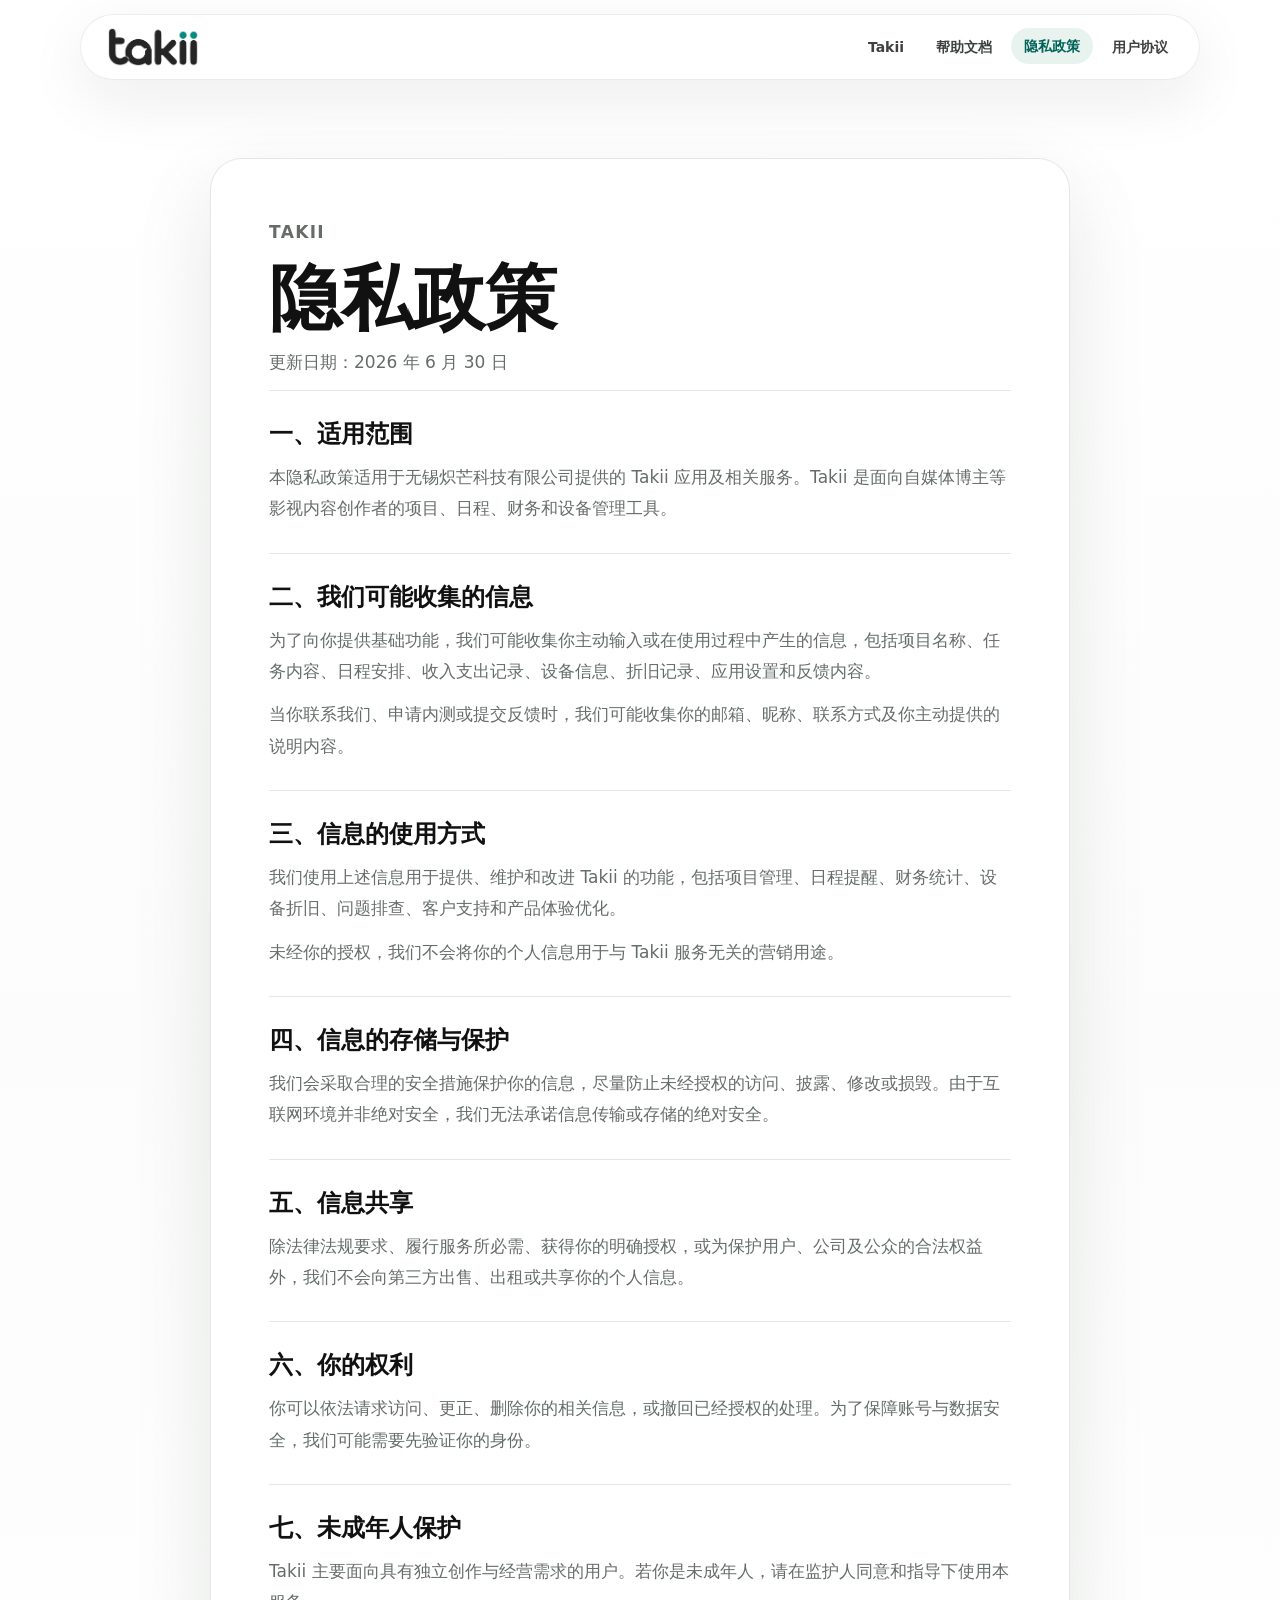
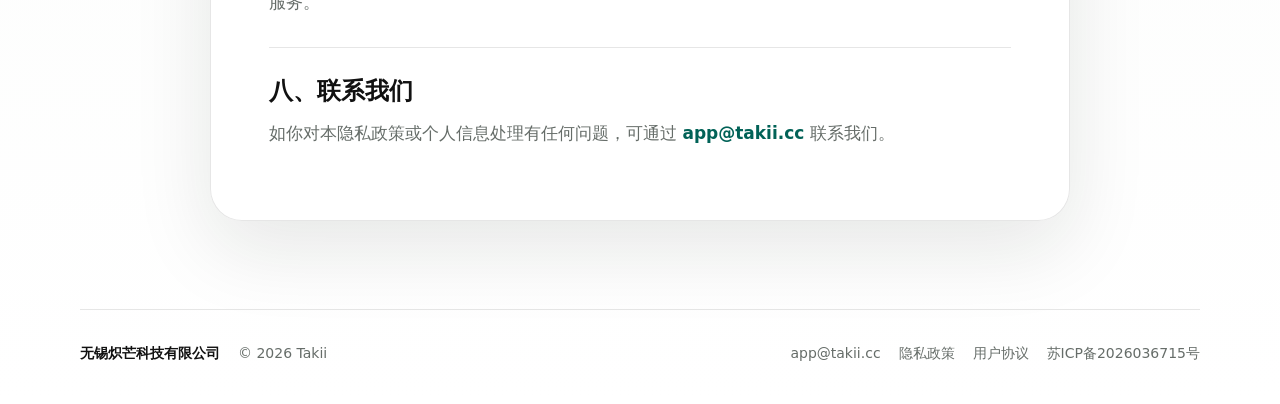
==== privacy/index.html @ 8ae16ca3 "Add files via upload" ====
<!doctype html>
<html lang="zh-CN">
  <head>
    <meta charset="utf-8">
    <meta name="viewport" content="width=device-width, initial-scale=1">
    <title>隐私政策 - Takii</title>
    <meta name="description" content="Takii 隐私政策，说明我们如何收集、使用、存储和保护你的信息。">
    <meta name="theme-color" content="#ffffff">
    <link rel="canonical" href="https://takii.cc/privacy/">
    <link rel="icon" type="image/jpeg" href="../assets/takii-logo.jpg">
    <link rel="apple-touch-icon" href="../assets/takii-logo.jpg">
    <link rel="stylesheet" href="../styles.css">
    <script src="../script.js" defer></script>
  </head>
  <body>
    <header class="site-header" aria-label="主导航">
      <a class="brand" href="../" aria-label="Takii 首页">
        <img src="../assets/takii-wordmark.png" alt="Takii">
      </a>
      <nav class="nav-links" aria-label="页面导航">
        <a href="../">Takii</a>
        <a href="../#help">帮助文档</a>
        <a class="is-active" href="./">隐私政策</a>
        <a href="../terms/">用户协议</a>
      </nav>
    </header>

    <main class="legal-main">
      <article class="legal-document">
        <p class="legal-kicker">Takii</p>
        <h1>隐私政策</h1>
        <p class="legal-updated">更新日期：2026 年 6 月 30 日</p>

        <section>
          <h2>一、适用范围</h2>
          <p>
            本隐私政策适用于无锡炽芒科技有限公司提供的 Takii 应用及相关服务。Takii 是面向自媒体博主等影视内容创作者的项目、日程、财务和设备管理工具。
          </p>
        </section>

        <section>
          <h2>二、我们可能收集的信息</h2>
          <p>
            为了向你提供基础功能，我们可能收集你主动输入或在使用过程中产生的信息，包括项目名称、任务内容、日程安排、收入支出记录、设备信息、折旧记录、应用设置和反馈内容。
          </p>
          <p>
            当你联系我们、申请内测或提交反馈时，我们可能收集你的邮箱、昵称、联系方式及你主动提供的说明内容。
          </p>
        </section>

        <section>
          <h2>三、信息的使用方式</h2>
          <p>
            我们使用上述信息用于提供、维护和改进 Takii 的功能，包括项目管理、日程提醒、财务统计、设备折旧、问题排查、客户支持和产品体验优化。
          </p>
          <p>
            未经你的授权，我们不会将你的个人信息用于与 Takii 服务无关的营销用途。
          </p>
        </section>

        <section>
          <h2>四、信息的存储与保护</h2>
          <p>
            我们会采取合理的安全措施保护你的信息，尽量防止未经授权的访问、披露、修改或损毁。由于互联网环境并非绝对安全，我们无法承诺信息传输或存储的绝对安全。
          </p>
        </section>

        <section>
          <h2>五、信息共享</h2>
          <p>
            除法律法规要求、履行服务所必需、获得你的明确授权，或为保护用户、公司及公众的合法权益外，我们不会向第三方出售、出租或共享你的个人信息。
          </p>
        </section>

        <section>
          <h2>六、你的权利</h2>
          <p>
            你可以依法请求访问、更正、删除你的相关信息，或撤回已经授权的处理。为了保障账号与数据安全，我们可能需要先验证你的身份。
          </p>
        </section>

        <section>
          <h2>七、未成年人保护</h2>
          <p>
            Takii 主要面向具有独立创作与经营需求的用户。若你是未成年人，请在监护人同意和指导下使用本服务。
          </p>
        </section>

        <section>
          <h2>八、联系我们</h2>
          <p>
            如你对本隐私政策或个人信息处理有任何问题，可通过
            <a href="mailto:app@takii.cc">app@takii.cc</a>
            联系我们。
          </p>
        </section>
      </article>
    </main>

    <footer class="site-footer">
      <div>
        <strong>无锡炽芒科技有限公司</strong>
        <span>© 2026 Takii</span>
      </div>
      <nav aria-label="页脚链接">
        <a href="mailto:app@takii.cc">app@takii.cc</a>
        <a href="./">隐私政策</a>
        <a href="../terms/">用户协议</a>
        <a href="https://beian.miit.gov.cn/#/Integrated/index" target="_blank" rel="noopener noreferrer">苏ICP备2026036715号</a>
      </nav>
    </footer>
  </body>
</html>
---- styles.css ----
:root {
  color-scheme: light;
  --bg: #ffffff;
  --surface: #ffffff;
  --surface-soft: #f6f7f5;
  --ink: #111111;
  --muted: #666d69;
  --line: rgba(17, 17, 17, 0.1);
  --brand: #016257;
  --brand-soft: #e8f3f0;
  --shadow: 0 28px 80px rgba(20, 28, 24, 0.1);
  --radius: 22px;
}

* {
  box-sizing: border-box;
}

html {
  scroll-behavior: smooth;
  -webkit-user-select: none;
  user-select: none;
}

body {
  min-width: 320px;
  margin: 0;
  overflow-x: hidden;
  background: linear-gradient(180deg, #ffffff 0%, #fbfcfb 52%, #ffffff 100%);
  color: var(--ink);
  font-family:
    Inter, ui-sans-serif, system-ui, -apple-system, BlinkMacSystemFont, "Segoe UI",
    "PingFang SC", "Hiragino Sans GB", "Microsoft YaHei", sans-serif;
  line-height: 1.6;
  letter-spacing: 0;
  -webkit-touch-callout: none;
  -webkit-user-select: none;
  user-select: none;
}

a {
  color: inherit;
  text-decoration: none;
}

button {
  font: inherit;
}

img {
  display: block;
  max-width: 100%;
  -webkit-user-drag: none;
  user-select: none;
}

h1,
h2,
h3,
p {
  margin-top: 0;
}

.site-header,
main,
.site-footer {
  width: min(1120px, calc(100% - 40px));
  margin: 0 auto;
}

.site-header {
  position: sticky;
  top: 14px;
  z-index: 20;
  display: flex;
  align-items: center;
  justify-content: space-between;
  min-height: 66px;
  margin-top: 14px;
  padding: 0 18px;
  background: rgba(255, 255, 255, 0.82);
  border: 1px solid rgba(17, 17, 17, 0.08);
  border-radius: 999px;
  box-shadow: 0 18px 60px rgba(20, 28, 24, 0.08);
  backdrop-filter: blur(18px);
}

.brand {
  display: inline-flex;
  align-items: center;
  width: 108px;
}

.brand img {
  width: 108px;
  height: 42px;
  object-fit: contain;
}

.nav-links {
  display: flex;
  align-items: center;
  gap: 6px;
}

.nav-links a {
  display: inline-flex;
  align-items: center;
  min-height: 36px;
  padding: 0 13px;
  color: #3d423f;
  border-radius: 999px;
  font-size: 14px;
  font-weight: 720;
  transition:
    background 180ms ease,
    color 180ms ease,
    transform 180ms ease;
}

.nav-links a:hover,
.nav-links a.is-active {
  background: var(--brand-soft);
  color: var(--brand);
  transform: translateY(-1px);
}

.hero {
  min-height: calc(100vh - 94px);
  padding: 58px 0 64px;
  text-align: center;
}

.hero-icon {
  display: inline-flex;
  width: 82px;
  height: 82px;
  margin-bottom: 22px;
  overflow: hidden;
  background: #ffffff;
  border-radius: 24px;
  box-shadow: 0 18px 50px rgba(20, 28, 24, 0.12);
}

.hero-icon img {
  width: 100%;
  height: 100%;
  object-fit: cover;
}

.hero-kicker {
  margin-bottom: 14px;
  color: var(--brand);
  font-size: 14px;
  font-weight: 820;
  letter-spacing: 0.08em;
  text-transform: uppercase;
}

.hero h1 {
  max-width: 1080px;
  margin: 0 auto 18px;
  font-size: clamp(46px, 7.1vw, 78px);
  font-weight: 860;
  line-height: 1.05;
}

.hero-slogan {
  margin-bottom: 24px;
  font-size: clamp(23px, 3.4vw, 38px);
  font-weight: 760;
  line-height: 1.25;
}

.hero-intro {
  max-width: 860px;
  margin: 0 auto 34px;
  color: var(--muted);
  font-size: 18px;
  line-height: 1.78;
}

.hero-actions {
  display: flex;
  justify-content: center;
}

.download-button {
  position: relative;
  display: inline-flex;
  align-items: center;
  justify-content: center;
  gap: 10px;
  min-height: 56px;
  padding: 0 28px;
  background: #111111;
  color: #ffffff;
  border: 0;
  border-radius: 999px;
  box-shadow: 0 18px 36px rgba(17, 17, 17, 0.18);
  cursor: not-allowed;
  font-size: 17px;
  font-weight: 780;
}

.download-button::after {
  position: absolute;
  top: calc(100% + 12px);
  left: 50%;
  width: max-content;
  padding: 8px 12px;
  background: #111111;
  color: #ffffff;
  border-radius: 999px;
  content: attr(data-tip);
  font-size: 13px;
  font-weight: 700;
  opacity: 0;
  pointer-events: none;
  transform: translate(-50%, -6px);
  transition:
    opacity 180ms ease,
    transform 180ms ease;
}

.download-button:hover::after,
.download-button:focus-visible::after {
  opacity: 1;
  transform: translate(-50%, 0);
}

.apple-mark {
  position: relative;
  display: inline-block;
  width: 15px;
  height: 18px;
  background: #ffffff;
  border-radius: 48% 48% 42% 42%;
}

.apple-mark::before {
  position: absolute;
  top: -7px;
  left: 8px;
  width: 8px;
  height: 8px;
  background: #ffffff;
  border-radius: 8px 0 8px 0;
  content: "";
  transform: rotate(-28deg);
}

.apple-mark::after {
  position: absolute;
  top: 5px;
  right: -4px;
  width: 6px;
  height: 8px;
  background: #111111;
  border-radius: 50%;
  content: "";
}

.preview-section,
.features-section,
.pricing-section,
.help-section {
  padding: 96px 0;
  border-top: 1px solid var(--line);
}

.section-title {
  max-width: 820px;
  margin: 0 auto 16px;
  text-align: center;
  font-size: clamp(34px, 5vw, 58px);
  font-weight: 850;
  line-height: 1.08;
}

.section-copy {
  max-width: 760px;
  margin: 0 auto 44px;
  color: var(--muted);
  text-align: center;
  font-size: 18px;
  line-height: 1.8;
}

.device-stage {
  position: relative;
  display: flex;
  align-items: center;
  justify-content: center;
  min-height: 580px;
  overflow: hidden;
  background: linear-gradient(180deg, #fafbf9, #ffffff);
  border: 1px solid var(--line);
  border-radius: 38px;
  box-shadow: var(--shadow);
}

.phone {
  position: relative;
  flex: 0 0 auto;
  width: 236px;
  min-height: 470px;
  padding: 16px;
  background: #111111;
  border-radius: 40px;
  box-shadow: 0 28px 80px rgba(17, 17, 17, 0.18);
}

.phone-main {
  z-index: 2;
  width: 296px;
  min-height: 560px;
}

.phone-left {
  margin-right: -22px;
  transform: rotate(-5deg) translateY(40px);
}

.phone-right {
  margin-left: -22px;
  transform: rotate(5deg) translateY(42px);
}

.phone-bar {
  position: absolute;
  top: 14px;
  left: 50%;
  z-index: 2;
  width: 86px;
  height: 23px;
  background: #111111;
  border-radius: 999px;
  transform: translateX(-50%);
}

.phone-screen {
  min-height: 438px;
  padding: 44px 16px 18px;
  background: #fbfcfb;
  border-radius: 30px;
}

.phone-main .phone-screen {
  min-height: 528px;
  padding: 52px 18px 20px;
}

.screen-head {
  display: flex;
  align-items: center;
  justify-content: space-between;
  margin-bottom: 16px;
}

.screen-head span,
.progress-card span,
.chart-card span,
.asset-card span {
  color: var(--muted);
  font-size: 13px;
  font-weight: 760;
}

.screen-head strong {
  font-size: 18px;
}

.progress-card,
.chart-card,
.asset-card,
.dashboard-grid article {
  background: #ffffff;
  border: 1px solid rgba(17, 17, 17, 0.07);
  border-radius: 20px;
  box-shadow: 0 12px 30px rgba(20, 28, 24, 0.05);
}

.progress-card {
  padding: 16px;
  margin-bottom: 14px;
}

.progress-card strong {
  display: block;
  margin: 8px 0 16px;
  font-size: 30px;
}

.progress-card i {
  display: block;
  height: 7px;
  overflow: hidden;
  background: var(--brand-soft);
  border-radius: 999px;
}

.progress-card i::before {
  display: block;
  width: var(--p);
  height: 100%;
  background: var(--brand);
  content: "";
}

.list-row {
  display: grid;
  grid-template-columns: 16px 1fr auto;
  gap: 8px;
  align-items: center;
  padding: 12px 4px;
  border-bottom: 1px solid rgba(17, 17, 17, 0.08);
  font-size: 13px;
}

.list-row b {
  width: 12px;
  height: 12px;
  border: 1.5px solid rgba(1, 98, 87, 0.3);
  border-radius: 4px;
}

.list-row em {
  color: var(--brand);
  font-style: normal;
  font-weight: 760;
}

.dashboard-grid {
  display: grid;
  grid-template-columns: repeat(2, minmax(0, 1fr));
  gap: 10px;
  margin-bottom: 14px;
}

.dashboard-grid article {
  padding: 14px;
}

.dashboard-grid span {
  display: block;
  color: var(--muted);
  font-size: 12px;
  font-weight: 760;
}

.dashboard-grid strong {
  display: block;
  margin-top: 6px;
  font-size: 24px;
  line-height: 1.1;
}

.chart-card {
  padding: 18px;
  margin-bottom: 14px;
}

.chart-card strong {
  display: block;
  margin-top: 6px;
  font-size: 44px;
  line-height: 1;
}

.chart-card svg {
  width: 100%;
  height: 90px;
}

.chart-card path {
  fill: none;
  stroke: var(--brand);
  stroke-linecap: round;
  stroke-width: 6;
}

.asset-card {
  padding: 18px;
}

.asset-card strong {
  display: block;
  margin-top: 6px;
  font-size: 24px;
}

.asset-card p {
  margin: 5px 0 0;
  color: var(--muted);
  font-size: 13px;
}

.donut {
  width: 130px;
  height: 130px;
  margin: 28px auto 22px;
  background: conic-gradient(var(--brand) 0 60%, #caa65a 60% 85%, #7fc9bd 85% 100%);
  border-radius: 50%;
  box-shadow: inset 0 0 0 34px #ffffff;
}

.money-list p {
  display: flex;
  justify-content: space-between;
  margin: 0;
  padding: 10px 0;
  border-bottom: 1px solid rgba(17, 17, 17, 0.08);
  color: var(--muted);
  font-size: 13px;
}

.money-list strong {
  color: var(--ink);
}

.feature-grid,
.pricing-grid {
  display: grid;
  grid-template-columns: repeat(4, minmax(0, 1fr));
  gap: 18px;
}

.feature-card,
.price-card,
.pro-benefits,
.help-section {
  background: rgba(255, 255, 255, 0.82);
  border: 1px solid var(--line);
  border-radius: var(--radius);
  box-shadow: 0 18px 60px rgba(20, 28, 24, 0.06);
}

.feature-card {
  min-height: 250px;
  padding: 28px;
}

.feature-icon {
  display: inline-flex;
  align-items: center;
  justify-content: center;
  width: 46px;
  height: 46px;
  margin-bottom: 42px;
  background: #111111;
  color: #ffffff;
  border-radius: 50%;
  font-size: 13px;
  font-weight: 840;
}

.feature-card h3 {
  margin-bottom: 10px;
  font-size: 24px;
  line-height: 1.2;
}

.feature-card p,
.price-card p {
  margin-bottom: 0;
  color: var(--muted);
}

.pricing-grid {
  grid-template-columns: repeat(3, minmax(0, 1fr));
  margin-bottom: 18px;
}

.price-card {
  padding: 30px;
}

.price-card span,
.pro-benefits span {
  color: var(--brand);
  font-size: 14px;
  font-weight: 820;
}

.price-card h3 {
  margin: 18px 0 12px;
  font-size: 48px;
  line-height: 1;
}

.price-card del {
  color: #9b9f9c;
  font-size: 28px;
  text-decoration-thickness: 2px;
}

.price-card-highlight {
  background:
    linear-gradient(180deg, rgba(1, 98, 87, 0.1), transparent 55%),
    #ffffff;
  border-color: rgba(1, 98, 87, 0.32);
}

.pro-benefits {
  padding: 28px 30px;
}

.pro-benefits ul {
  display: grid;
  grid-template-columns: repeat(3, minmax(0, 1fr));
  gap: 12px 20px;
  margin: 18px 0 0;
  padding: 0;
  list-style: none;
}

.pro-benefits li {
  position: relative;
  padding-left: 18px;
  color: #3f4642;
  font-size: 15px;
}

.pro-benefits li::before {
  position: absolute;
  top: 10px;
  left: 0;
  width: 7px;
  height: 7px;
  background: var(--brand);
  border-radius: 50%;
  content: "";
}

.help-section {
  margin-bottom: 90px;
  padding: 66px 30px;
}

.help-section .section-copy {
  margin-bottom: 0;
}

.help-section a,
.site-footer a:hover {
  color: var(--brand);
}

.legal-main {
  padding: 78px 0 88px;
}

.legal-document {
  max-width: 860px;
  margin: 0 auto;
  padding: 58px;
  background: rgba(255, 255, 255, 0.88);
  border: 1px solid var(--line);
  border-radius: 32px;
  box-shadow: var(--shadow);
}

.legal-kicker {
  margin-bottom: 12px;
  color: var(--brand);
  font-size: 14px;
  font-weight: 820;
  letter-spacing: 0.08em;
  text-transform: uppercase;
}

.legal-document h1 {
  margin-bottom: 10px;
  font-size: clamp(42px, 7vw, 72px);
  font-weight: 860;
  line-height: 1.06;
}

.legal-updated {
  margin-bottom: 44px;
  color: var(--muted);
  font-size: 15px;
}

.legal-document section {
  padding-top: 28px;
  border-top: 1px solid var(--line);
}

.legal-document section + section {
  margin-top: 28px;
}

.legal-document h2 {
  margin-bottom: 12px;
  font-size: 24px;
  line-height: 1.28;
}

.legal-document p {
  margin-bottom: 12px;
  color: var(--muted);
  font-size: 17px;
  line-height: 1.85;
}

.legal-document a {
  color: var(--brand);
  font-weight: 760;
}

.site-footer {
  display: flex;
  align-items: flex-start;
  justify-content: space-between;
  gap: 28px;
  padding: 32px 0 40px;
  color: var(--muted);
  border-top: 1px solid var(--line);
  font-size: 14px;
}

.site-footer div,
.site-footer nav {
  display: flex;
  flex-wrap: wrap;
  gap: 10px 18px;
}

.site-footer strong {
  color: var(--ink);
}

.site-footer nav {
  justify-content: flex-end;
}

.site-footer a {
  color: var(--muted);
}

.has-js .reveal {
  opacity: 0;
  transform: translateY(24px);
  transition:
    opacity 620ms ease,
    transform 620ms ease;
}

.has-js .reveal.is-visible {
  opacity: 1;
  transform: translateY(0);
}

@media (prefers-reduced-motion: reduce) {
  *,
  *::before,
  *::after {
    scroll-behavior: auto !important;
    transition-duration: 1ms !important;
  }

  .has-js .reveal {
    opacity: 1;
    transform: none;
  }
}

@media (max-width: 940px) {
  .site-header {
    align-items: flex-start;
    flex-direction: column;
    gap: 8px;
    padding: 14px 16px;
    border-radius: 24px;
  }

  .nav-links {
    width: 100%;
    overflow-x: auto;
    padding-bottom: 2px;
  }

  .hero {
    min-height: 0;
    padding-top: 70px;
  }

  .device-stage {
    min-height: 760px;
    flex-direction: column;
    gap: 18px;
    padding: 28px;
  }

  .phone,
  .phone-main {
    width: min(300px, 100%);
    min-height: 500px;
    margin: 0;
    transform: none;
  }

  .phone-main {
    order: -1;
  }

  .phone-screen,
  .phone-main .phone-screen {
    min-height: 468px;
  }

  .feature-grid,
  .pricing-grid,
  .pro-benefits ul {
    grid-template-columns: 1fr 1fr;
  }
}

@media (max-width: 640px) {
  .site-header,
  main,
  .site-footer {
    width: min(100% - 28px, 1120px);
  }

  .site-header {
    position: static;
  }

  .nav-links a {
    white-space: nowrap;
  }

  .hero {
    padding: 58px 0 62px;
  }

  .hero-icon {
    width: 78px;
    height: 78px;
    border-radius: 20px;
  }

  .hero h1 {
    font-size: 42px;
  }

  .hero-slogan {
    font-size: 24px;
  }

  .hero-intro,
  .section-copy {
    font-size: 16px;
    line-height: 1.75;
  }

  .preview-section,
  .features-section,
  .pricing-section,
  .help-section {
    padding: 70px 0;
  }

  .section-title {
    text-align: left;
    font-size: 34px;
  }

  .section-copy {
    text-align: left;
  }

  .device-stage {
    min-height: 0;
    padding: 18px;
    border-radius: 26px;
  }

  .phone {
    width: min(286px, 100%);
    padding: 14px;
    border-radius: 34px;
  }

  .phone-screen,
  .phone-main .phone-screen {
    min-height: 430px;
    border-radius: 26px;
  }

  .feature-grid,
  .pricing-grid,
  .pro-benefits ul {
    grid-template-columns: 1fr;
  }

  .feature-card {
    min-height: 0;
  }

  .feature-icon {
    margin-bottom: 28px;
  }

  .price-card h3 {
    font-size: 42px;
  }

  .help-section {
    margin-bottom: 64px;
    padding: 42px 22px;
  }

  .legal-main {
    padding: 48px 0 64px;
  }

  .legal-document {
    padding: 34px 22px;
    border-radius: 24px;
  }

  .legal-document h1 {
    font-size: 40px;
  }

  .legal-document p {
    font-size: 16px;
  }

  .site-footer {
    flex-direction: column;
  }

  .site-footer nav {
    justify-content: flex-start;
  }
}
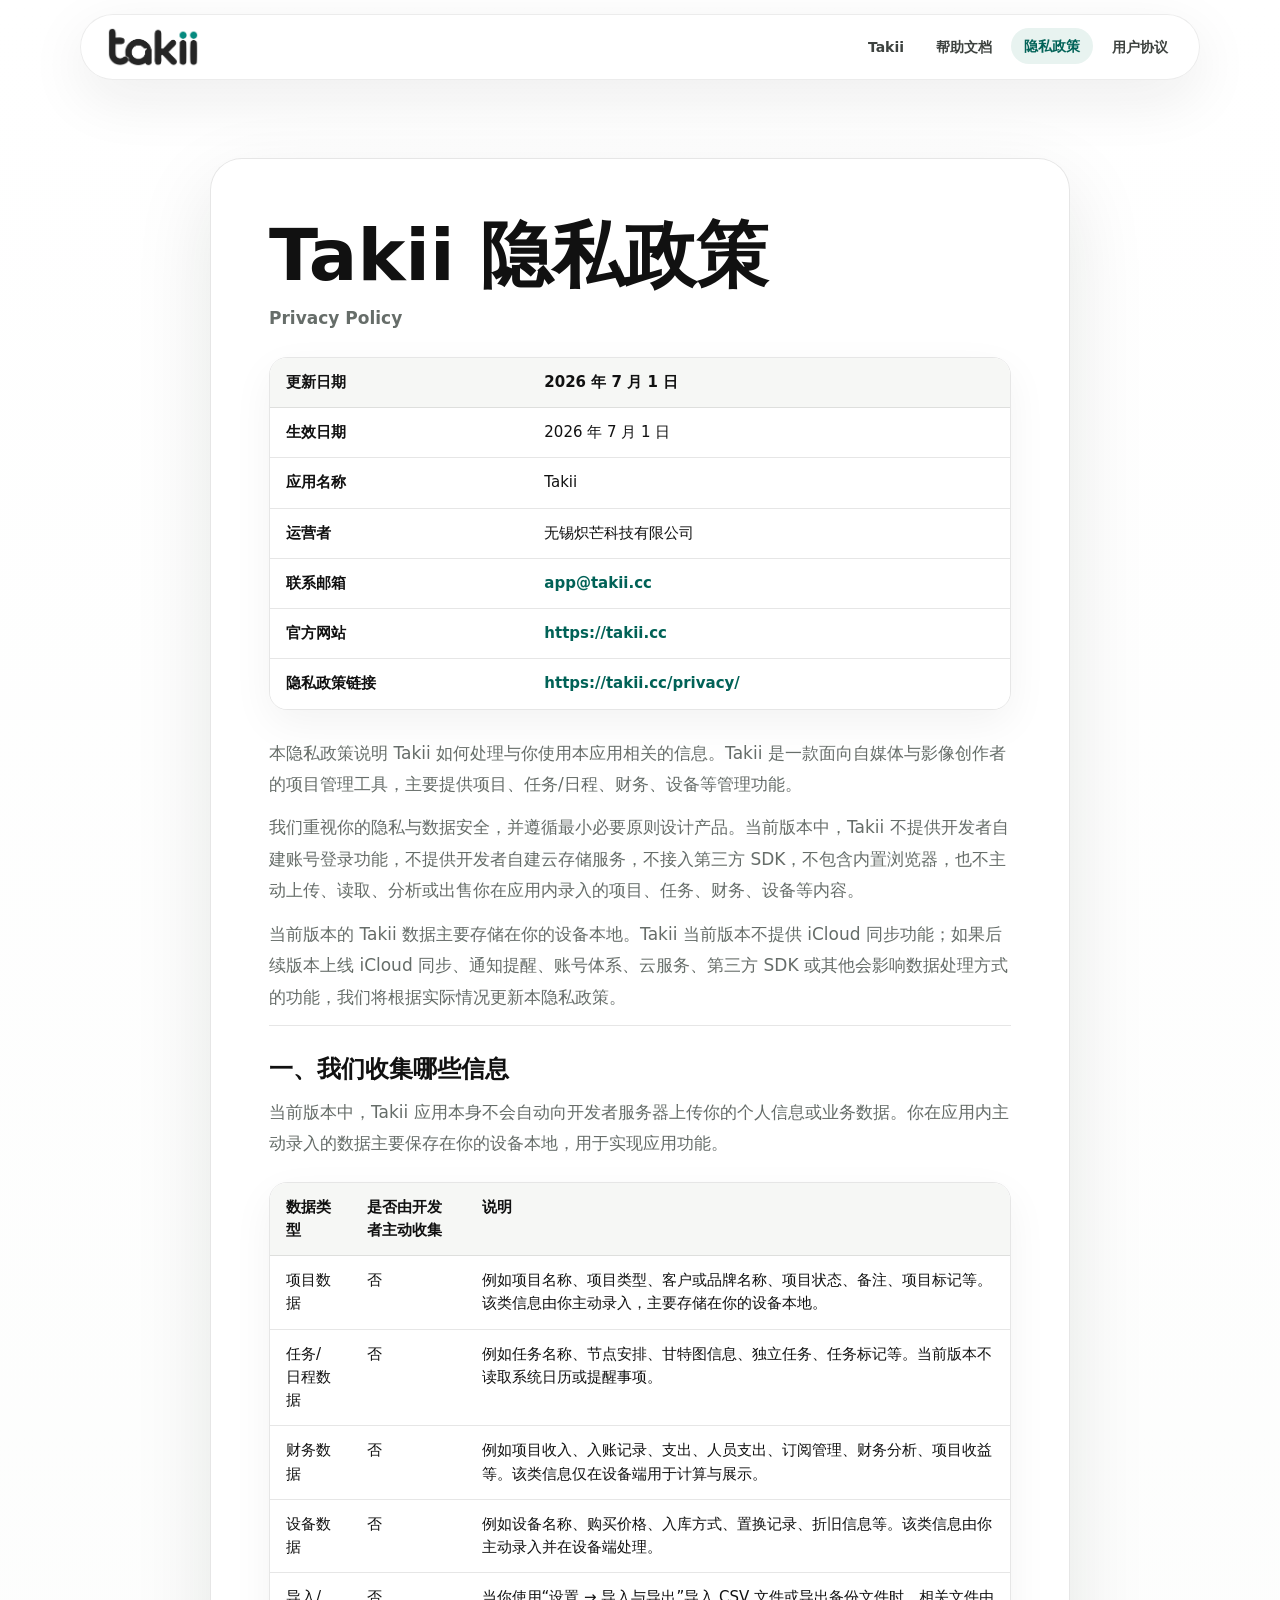
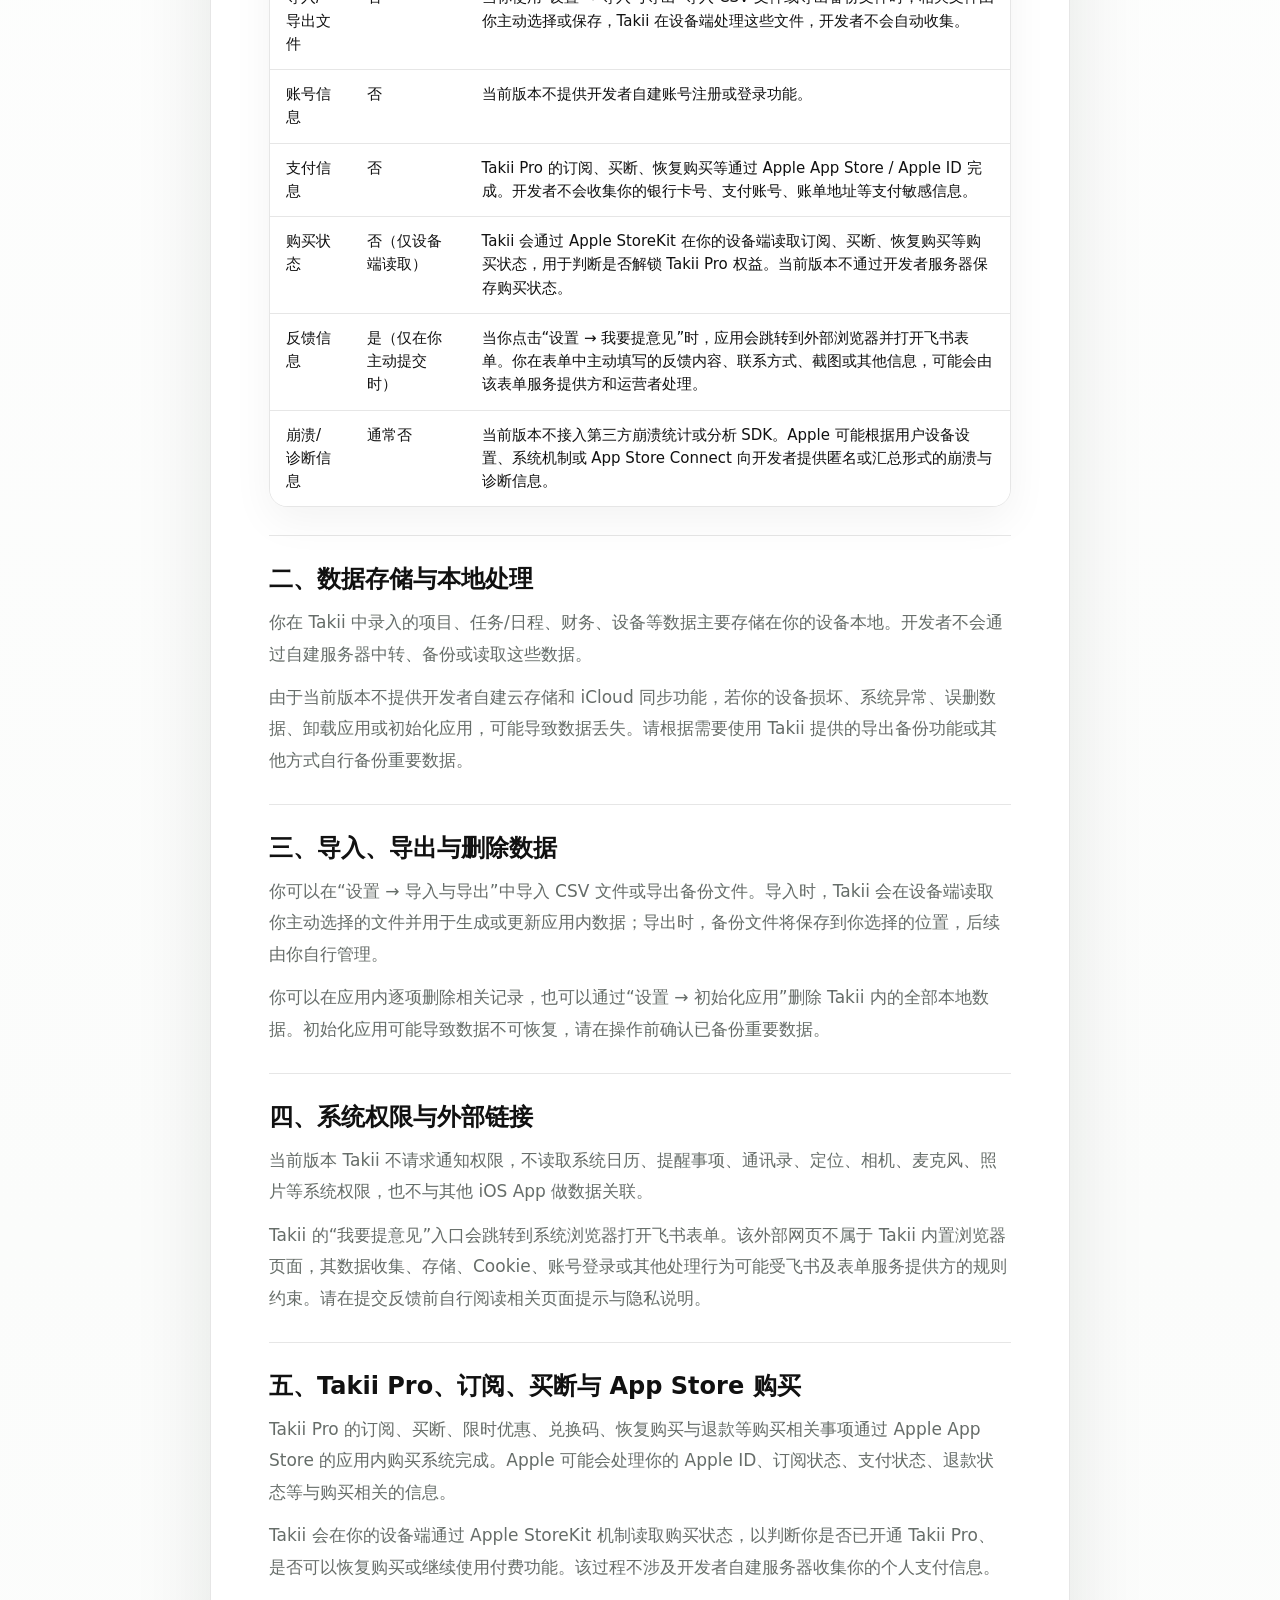
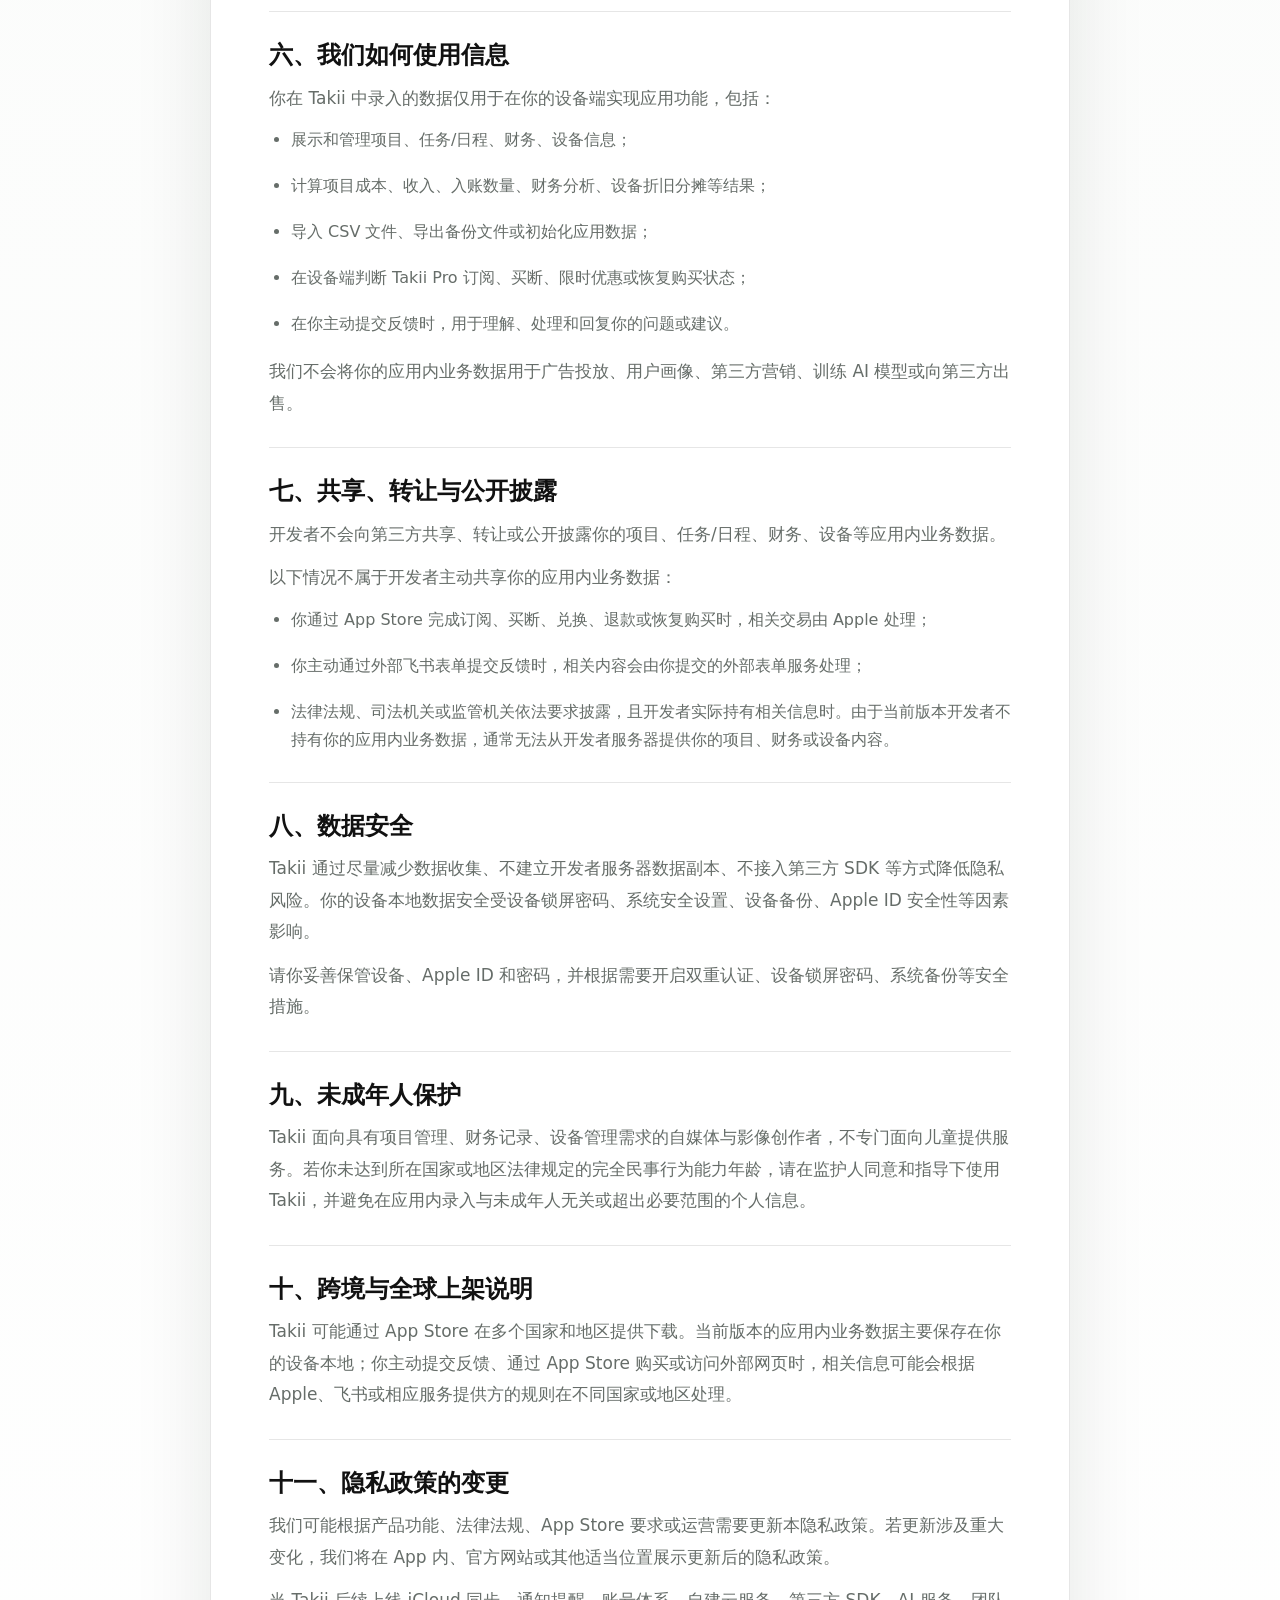
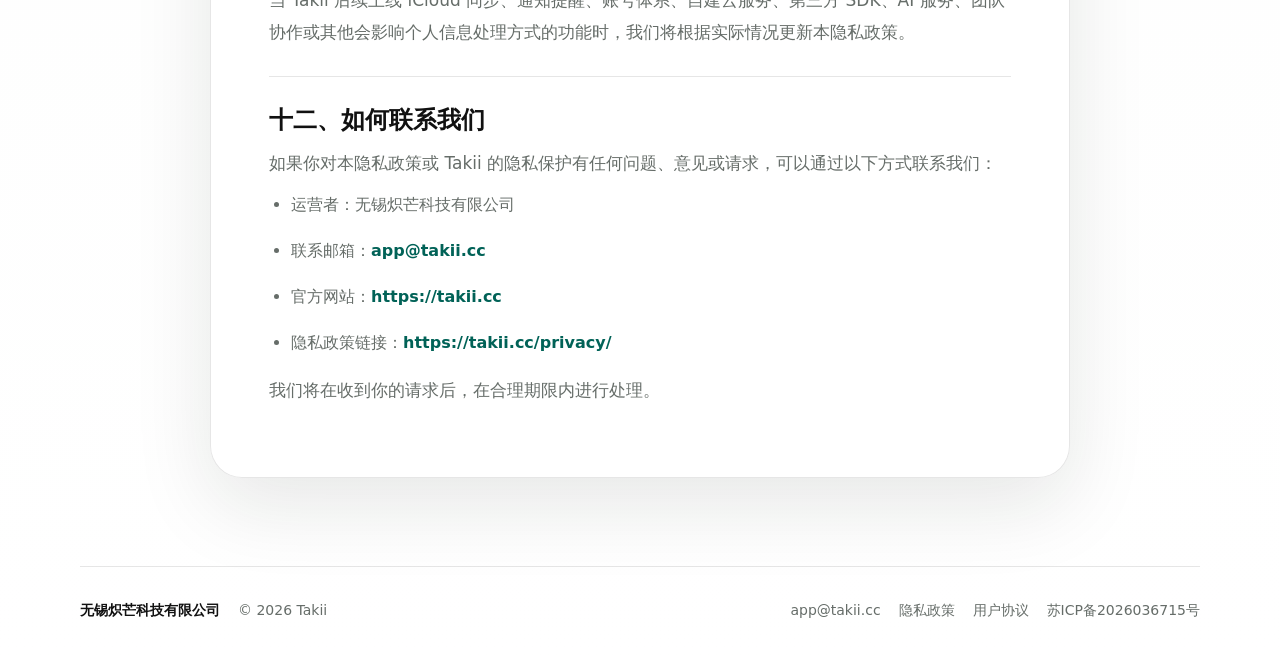
==== commit 6bf69c1e: "Add files via upload" ====
--- a/privacy/index.html
+++ b/privacy/index.html
@@ -4,7 +4,7 @@
     <meta charset="utf-8">
     <meta name="viewport" content="width=device-width, initial-scale=1">
     <title>隐私政策 - Takii</title>
-    <meta name="description" content="Takii 隐私政策，说明我们如何收集、使用、存储和保护你的信息。">
+    <meta name="description" content="Takii 隐私政策，说明 Takii 如何处理与你使用本应用相关的信息。">
     <meta name="theme-color" content="#ffffff">
     <link rel="canonical" href="https://takii.cc/privacy/">
     <link rel="icon" type="image/jpeg" href="../assets/takii-logo.jpg">
@@ -20,79 +20,76 @@
       <nav class="nav-links" aria-label="页面导航">
         <a href="../">Takii</a>
         <a href="../#help">帮助文档</a>
-        <a class="is-active" href="./">隐私政策</a>
+        <a class="is-active" href="../privacy/">隐私政策</a>
         <a href="../terms/">用户协议</a>
       </nav>
     </header>
 
     <main class="legal-main">
       <article class="legal-document">
-        <p class="legal-kicker">Takii</p>
-        <h1>隐私政策</h1>
-        <p class="legal-updated">更新日期：2026 年 6 月 30 日</p>
-
-        <section>
-          <h2>一、适用范围</h2>
-          <p>
-            本隐私政策适用于无锡炽芒科技有限公司提供的 Takii 应用及相关服务。Takii 是面向自媒体博主等影视内容创作者的项目、日程、财务和设备管理工具。
-          </p>
+        <h1>Takii 隐私政策</h1>
+        <p class="legal-subtitle">Privacy Policy</p>
+        <div class="legal-table-wrap"><table><thead><tr><th><strong>更新日期</strong></th><th>2026 年 7 月 1 日</th></tr></thead><tbody><tr><td><strong>生效日期</strong></td><td>2026 年 7 月 1 日</td></tr><tr><td><strong>应用名称</strong></td><td>Takii</td></tr><tr><td><strong>运营者</strong></td><td>无锡炽芒科技有限公司</td></tr><tr><td><strong>联系邮箱</strong></td><td><a href="mailto:app@takii.cc">app@takii.cc</a></td></tr><tr><td><strong>官方网站</strong></td><td><a href="https://takii.cc" target="_blank" rel="noopener noreferrer">https://takii.cc</a></td></tr><tr><td><strong>隐私政策链接</strong></td><td><a href="https://takii.cc/privacy/" target="_blank" rel="noopener noreferrer">https://takii.cc/privacy/</a></td></tr></tbody></table></div>
+        <p>本隐私政策说明 Takii 如何处理与你使用本应用相关的信息。Takii 是一款面向自媒体与影像创作者的项目管理工具，主要提供项目、任务/日程、财务、设备等管理功能。</p>
+        <p>我们重视你的隐私与数据安全，并遵循最小必要原则设计产品。当前版本中，Takii 不提供开发者自建账号登录功能，不提供开发者自建云存储服务，不接入第三方 SDK，不包含内置浏览器，也不主动上传、读取、分析或出售你在应用内录入的项目、任务、财务、设备等内容。</p>
+        <p>当前版本的 Takii 数据主要存储在你的设备本地。Takii 当前版本不提供 iCloud 同步功能；如果后续版本上线 iCloud 同步、通知提醒、账号体系、云服务、第三方 SDK 或其他会影响数据处理方式的功能，我们将根据实际情况更新本隐私政策。</p>
+        <section><h2>一、我们收集哪些信息</h2>
+        <p>当前版本中，Takii 应用本身不会自动向开发者服务器上传你的个人信息或业务数据。你在应用内主动录入的数据主要保存在你的设备本地，用于实现应用功能。</p>
+        <div class="legal-table-wrap"><table><thead><tr><th><strong>数据类型</strong></th><th><strong>是否由开发者主动收集</strong></th><th><strong>说明</strong></th></tr></thead><tbody><tr><td>项目数据</td><td>否</td><td>例如项目名称、项目类型、客户或品牌名称、项目状态、备注、项目标记等。该类信息由你主动录入，主要存储在你的设备本地。</td></tr><tr><td>任务/日程数据</td><td>否</td><td>例如任务名称、节点安排、甘特图信息、独立任务、任务标记等。当前版本不读取系统日历或提醒事项。</td></tr><tr><td>财务数据</td><td>否</td><td>例如项目收入、入账记录、支出、人员支出、订阅管理、财务分析、项目收益等。该类信息仅在设备端用于计算与展示。</td></tr><tr><td>设备数据</td><td>否</td><td>例如设备名称、购买价格、入库方式、置换记录、折旧信息等。该类信息由你主动录入并在设备端处理。</td></tr><tr><td>导入/导出文件</td><td>否</td><td>当你使用“设置 → 导入与导出”导入 CSV 文件或导出备份文件时，相关文件由你主动选择或保存，Takii 在设备端处理这些文件，开发者不会自动收集。</td></tr><tr><td>账号信息</td><td>否</td><td>当前版本不提供开发者自建账号注册或登录功能。</td></tr><tr><td>支付信息</td><td>否</td><td>Takii Pro 的订阅、买断、恢复购买等通过 Apple App Store / Apple ID 完成。开发者不会收集你的银行卡号、支付账号、账单地址等支付敏感信息。</td></tr><tr><td>购买状态</td><td>否（仅设备端读取）</td><td>Takii 会通过 Apple StoreKit 在你的设备端读取订阅、买断、恢复购买等购买状态，用于判断是否解锁 Takii Pro 权益。当前版本不通过开发者服务器保存购买状态。</td></tr><tr><td>反馈信息</td><td>是（仅在你主动提交时）</td><td>当你点击“设置 → 我要提意见”时，应用会跳转到外部浏览器并打开飞书表单。你在表单中主动填写的反馈内容、联系方式、截图或其他信息，可能会由该表单服务提供方和运营者处理。</td></tr><tr><td>崩溃/诊断信息</td><td>通常否</td><td>当前版本不接入第三方崩溃统计或分析 SDK。Apple 可能根据用户设备设置、系统机制或 App Store Connect 向开发者提供匿名或汇总形式的崩溃与诊断信息。</td></tr></tbody></table></div>
         </section>
-
-        <section>
-          <h2>二、我们可能收集的信息</h2>
-          <p>
-            为了向你提供基础功能，我们可能收集你主动输入或在使用过程中产生的信息，包括项目名称、任务内容、日程安排、收入支出记录、设备信息、折旧记录、应用设置和反馈内容。
-          </p>
-          <p>
-            当你联系我们、申请内测或提交反馈时，我们可能收集你的邮箱、昵称、联系方式及你主动提供的说明内容。
-          </p>
+        <section><h2>二、数据存储与本地处理</h2>
+        <p>你在 Takii 中录入的项目、任务/日程、财务、设备等数据主要存储在你的设备本地。开发者不会通过自建服务器中转、备份或读取这些数据。</p>
+        <p>由于当前版本不提供开发者自建云存储和 iCloud 同步功能，若你的设备损坏、系统异常、误删数据、卸载应用或初始化应用，可能导致数据丢失。请根据需要使用 Takii 提供的导出备份功能或其他方式自行备份重要数据。</p>
         </section>
-
-        <section>
-          <h2>三、信息的使用方式</h2>
-          <p>
-            我们使用上述信息用于提供、维护和改进 Takii 的功能，包括项目管理、日程提醒、财务统计、设备折旧、问题排查、客户支持和产品体验优化。
-          </p>
-          <p>
-            未经你的授权，我们不会将你的个人信息用于与 Takii 服务无关的营销用途。
-          </p>
+        <section><h2>三、导入、导出与删除数据</h2>
+        <p>你可以在“设置 → 导入与导出”中导入 CSV 文件或导出备份文件。导入时，Takii 会在设备端读取你主动选择的文件并用于生成或更新应用内数据；导出时，备份文件将保存到你选择的位置，后续由你自行管理。</p>
+        <p>你可以在应用内逐项删除相关记录，也可以通过“设置 → 初始化应用”删除 Takii 内的全部本地数据。初始化应用可能导致数据不可恢复，请在操作前确认已备份重要数据。</p>
         </section>
-
-        <section>
-          <h2>四、信息的存储与保护</h2>
-          <p>
-            我们会采取合理的安全措施保护你的信息，尽量防止未经授权的访问、披露、修改或损毁。由于互联网环境并非绝对安全，我们无法承诺信息传输或存储的绝对安全。
-          </p>
+        <section><h2>四、系统权限与外部链接</h2>
+        <p>当前版本 Takii 不请求通知权限，不读取系统日历、提醒事项、通讯录、定位、相机、麦克风、照片等系统权限，也不与其他 iOS App 做数据关联。</p>
+        <p>Takii 的“我要提意见”入口会跳转到系统浏览器打开飞书表单。该外部网页不属于 Takii 内置浏览器页面，其数据收集、存储、Cookie、账号登录或其他处理行为可能受飞书及表单服务提供方的规则约束。请在提交反馈前自行阅读相关页面提示与隐私说明。</p>
         </section>
-
-        <section>
-          <h2>五、信息共享</h2>
-          <p>
-            除法律法规要求、履行服务所必需、获得你的明确授权，或为保护用户、公司及公众的合法权益外，我们不会向第三方出售、出租或共享你的个人信息。
-          </p>
+        <section><h2>五、Takii Pro、订阅、买断与 App Store 购买</h2>
+        <p>Takii Pro 的订阅、买断、限时优惠、兑换码、恢复购买与退款等购买相关事项通过 Apple App Store 的应用内购买系统完成。Apple 可能会处理你的 Apple ID、订阅状态、支付状态、退款状态等与购买相关的信息。</p>
+        <p>Takii 会在你的设备端通过 Apple StoreKit 机制读取购买状态，以判断你是否已开通 Takii Pro、是否可以恢复购买或继续使用付费功能。该过程不涉及开发者自建服务器收集你的个人支付信息。</p>
         </section>
-
-        <section>
-          <h2>六、你的权利</h2>
-          <p>
-            你可以依法请求访问、更正、删除你的相关信息，或撤回已经授权的处理。为了保障账号与数据安全，我们可能需要先验证你的身份。
-          </p>
+        <section><h2>六、我们如何使用信息</h2>
+        <p>你在 Takii 中录入的数据仅用于在你的设备端实现应用功能，包括：</p>
+        <ul><li>展示和管理项目、任务/日程、财务、设备信息；</li></ul>
+        <ul><li>计算项目成本、收入、入账数量、财务分析、设备折旧分摊等结果；</li></ul>
+        <ul><li>导入 CSV 文件、导出备份文件或初始化应用数据；</li></ul>
+        <ul><li>在设备端判断 Takii Pro 订阅、买断、限时优惠或恢复购买状态；</li></ul>
+        <ul><li>在你主动提交反馈时，用于理解、处理和回复你的问题或建议。</li></ul>
+        <p>我们不会将你的应用内业务数据用于广告投放、用户画像、第三方营销、训练 AI 模型或向第三方出售。</p>
         </section>
-
-        <section>
-          <h2>七、未成年人保护</h2>
-          <p>
-            Takii 主要面向具有独立创作与经营需求的用户。若你是未成年人，请在监护人同意和指导下使用本服务。
-          </p>
+        <section><h2>七、共享、转让与公开披露</h2>
+        <p>开发者不会向第三方共享、转让或公开披露你的项目、任务/日程、财务、设备等应用内业务数据。</p>
+        <p>以下情况不属于开发者主动共享你的应用内业务数据：</p>
+        <ul><li>你通过 App Store 完成订阅、买断、兑换、退款或恢复购买时，相关交易由 Apple 处理；</li></ul>
+        <ul><li>你主动通过外部飞书表单提交反馈时，相关内容会由你提交的外部表单服务处理；</li></ul>
+        <ul><li>法律法规、司法机关或监管机关依法要求披露，且开发者实际持有相关信息时。由于当前版本开发者不持有你的应用内业务数据，通常无法从开发者服务器提供你的项目、财务或设备内容。</li></ul>
         </section>
-
-        <section>
-          <h2>八、联系我们</h2>
-          <p>
-            如你对本隐私政策或个人信息处理有任何问题，可通过
-            <a href="mailto:app@takii.cc">app@takii.cc</a>
-            联系我们。
-          </p>
+        <section><h2>八、数据安全</h2>
+        <p>Takii 通过尽量减少数据收集、不建立开发者服务器数据副本、不接入第三方 SDK 等方式降低隐私风险。你的设备本地数据安全受设备锁屏密码、系统安全设置、设备备份、Apple ID 安全性等因素影响。</p>
+        <p>请你妥善保管设备、Apple ID 和密码，并根据需要开启双重认证、设备锁屏密码、系统备份等安全措施。</p>
+        </section>
+        <section><h2>九、未成年人保护</h2>
+        <p>Takii 面向具有项目管理、财务记录、设备管理需求的自媒体与影像创作者，不专门面向儿童提供服务。若你未达到所在国家或地区法律规定的完全民事行为能力年龄，请在监护人同意和指导下使用 Takii，并避免在应用内录入与未成年人无关或超出必要范围的个人信息。</p>
+        </section>
+        <section><h2>十、跨境与全球上架说明</h2>
+        <p>Takii 可能通过 App Store 在多个国家和地区提供下载。当前版本的应用内业务数据主要保存在你的设备本地；你主动提交反馈、通过 App Store 购买或访问外部网页时，相关信息可能会根据 Apple、飞书或相应服务提供方的规则在不同国家或地区处理。</p>
+        </section>
+        <section><h2>十一、隐私政策的变更</h2>
+        <p>我们可能根据产品功能、法律法规、App Store 要求或运营需要更新本隐私政策。若更新涉及重大变化，我们将在 App 内、官方网站或其他适当位置展示更新后的隐私政策。</p>
+        <p>当 Takii 后续上线 iCloud 同步、通知提醒、账号体系、自建云服务、第三方 SDK、AI 服务、团队协作或其他会影响个人信息处理方式的功能时，我们将根据实际情况更新本隐私政策。</p>
+        </section>
+        <section><h2>十二、如何联系我们</h2>
+        <p>如果你对本隐私政策或 Takii 的隐私保护有任何问题、意见或请求，可以通过以下方式联系我们：</p>
+        <ul><li>运营者：无锡炽芒科技有限公司</li></ul>
+        <ul><li>联系邮箱：<a href="mailto:app@takii.cc">app@takii.cc</a></li></ul>
+        <ul><li>官方网站：<a href="https://takii.cc" target="_blank" rel="noopener noreferrer">https://takii.cc</a></li></ul>
+        <ul><li>隐私政策链接：<a href="https://takii.cc/privacy/" target="_blank" rel="noopener noreferrer">https://takii.cc/privacy/</a></li></ul>
+        <p>我们将在收到你的请求后，在合理期限内进行处理。</p>
         </section>
       </article>
     </main>
@@ -104,7 +101,7 @@
       </div>
       <nav aria-label="页脚链接">
         <a href="mailto:app@takii.cc">app@takii.cc</a>
-        <a href="./">隐私政策</a>
+        <a href="../privacy/">隐私政策</a>
         <a href="../terms/">用户协议</a>
         <a href="https://beian.miit.gov.cn/#/Integrated/index" target="_blank" rel="noopener noreferrer">苏ICP备2026036715号</a>
       </nav>
--- a/styles.css
+++ b/styles.css
@@ -677,6 +677,13 @@
   line-height: 1.06;
 }
 
+.legal-subtitle {
+  margin-bottom: 26px;
+  color: var(--brand);
+  font-size: 18px;
+  font-weight: 780;
+}
+
 .legal-updated {
   margin-bottom: 44px;
   color: var(--muted);
@@ -705,9 +712,57 @@
   line-height: 1.85;
 }
 
+.legal-document ul {
+  margin: 0 0 18px;
+  padding-left: 22px;
+  color: var(--muted);
+  font-size: 16px;
+  line-height: 1.75;
+}
+
+.legal-document li + li {
+  margin-top: 8px;
+}
+
 .legal-document a {
   color: var(--brand);
   font-weight: 760;
+}
+
+.legal-table-wrap {
+  width: 100%;
+  margin: 22px 0 28px;
+  overflow-x: auto;
+  border: 1px solid var(--line);
+  border-radius: 18px;
+  box-shadow: 0 14px 42px rgba(20, 28, 24, 0.05);
+}
+
+.legal-document table {
+  width: 100%;
+  min-width: 640px;
+  border-collapse: collapse;
+  background: #ffffff;
+  font-size: 15px;
+  line-height: 1.55;
+}
+
+.legal-document th,
+.legal-document td {
+  padding: 13px 16px;
+  text-align: left;
+  vertical-align: top;
+  border-bottom: 1px solid var(--line);
+}
+
+.legal-document th {
+  background: var(--surface-soft);
+  color: var(--ink);
+  font-weight: 780;
+}
+
+.legal-document tr:last-child td {
+  border-bottom: 0;
 }
 
 .site-footer {
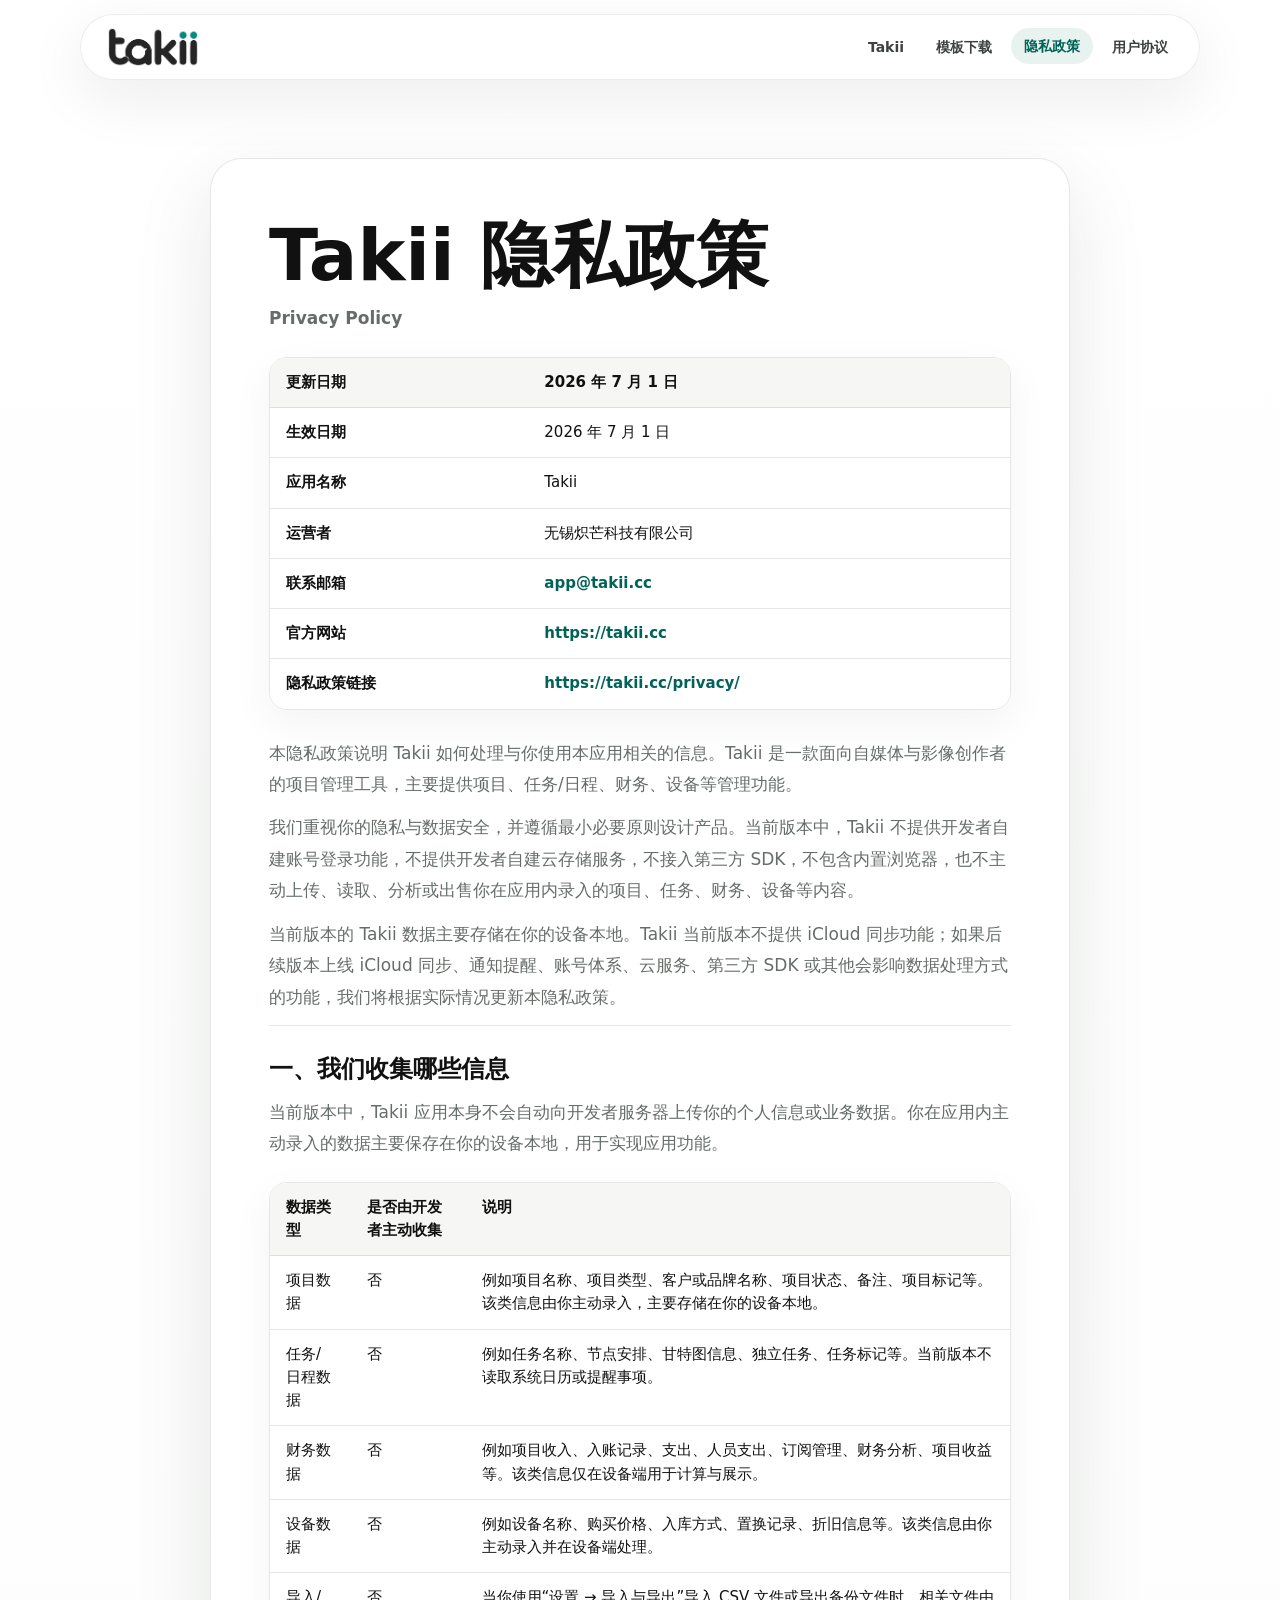
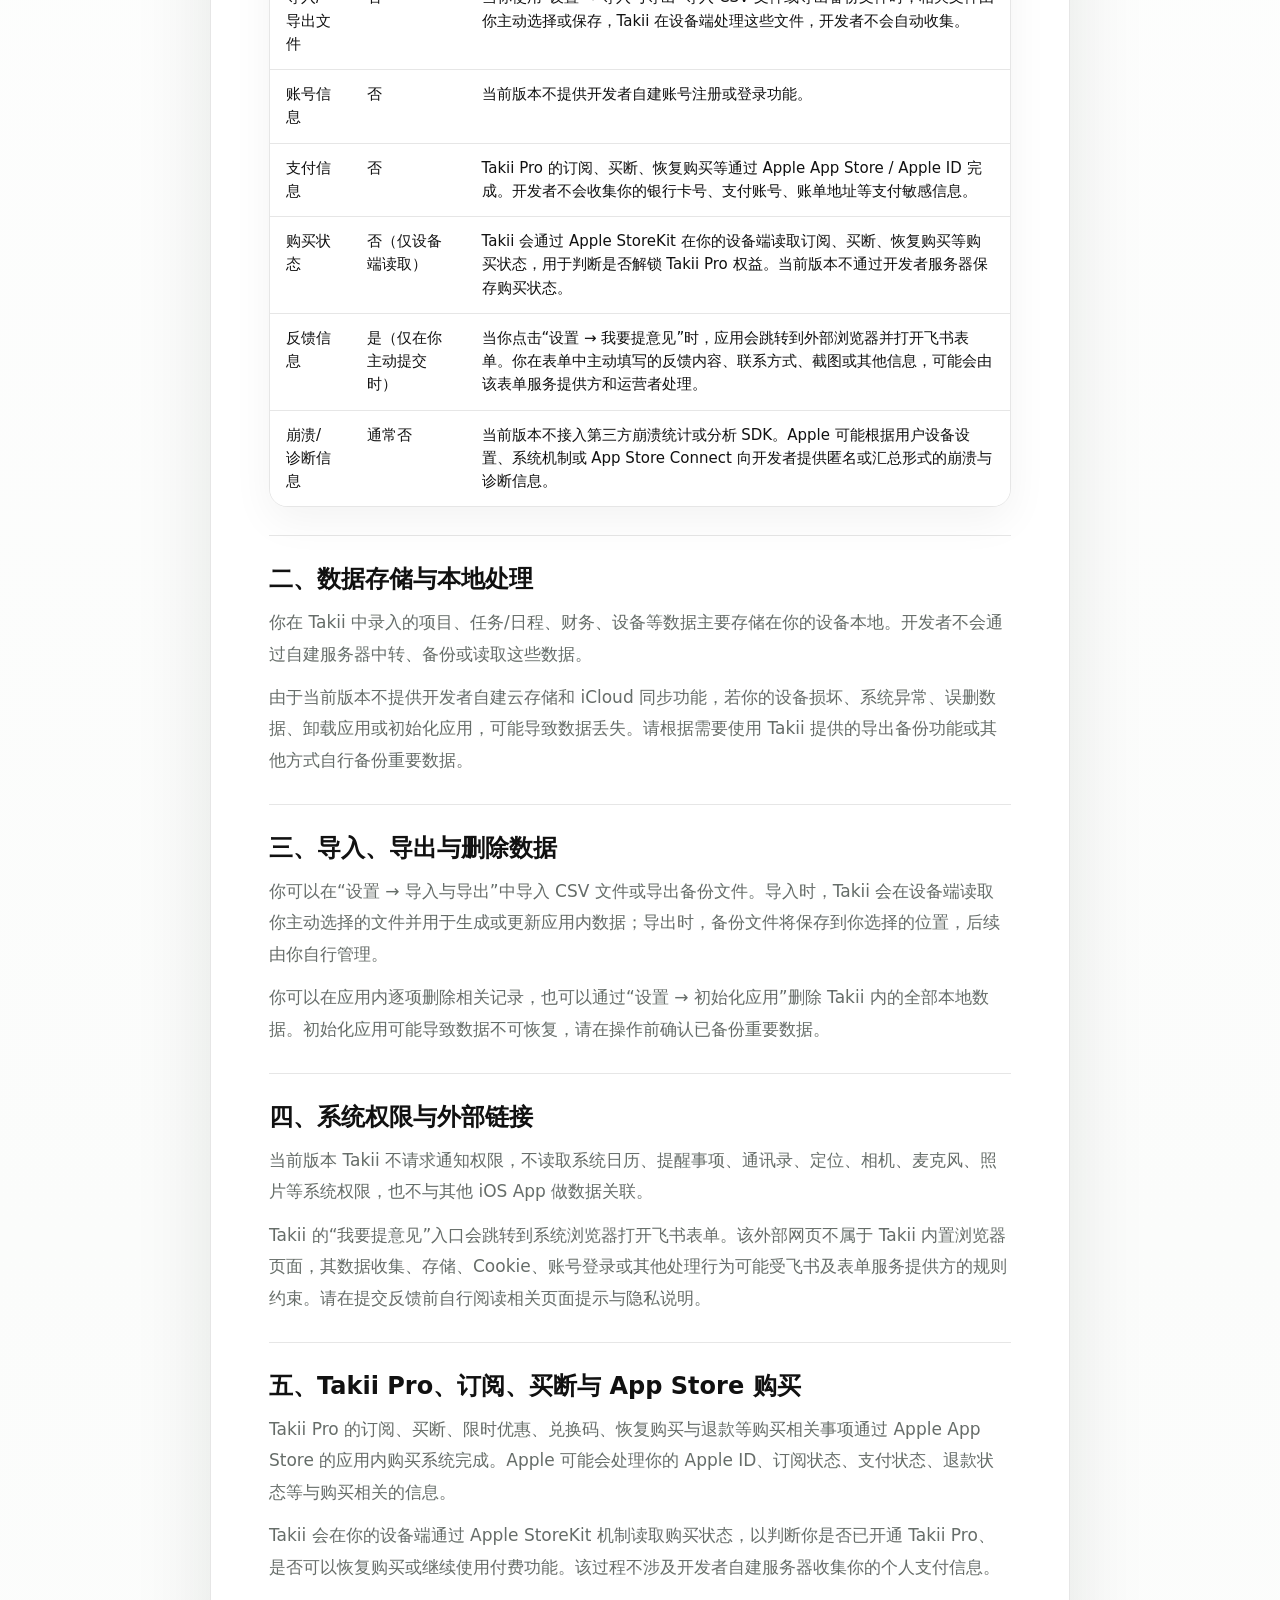
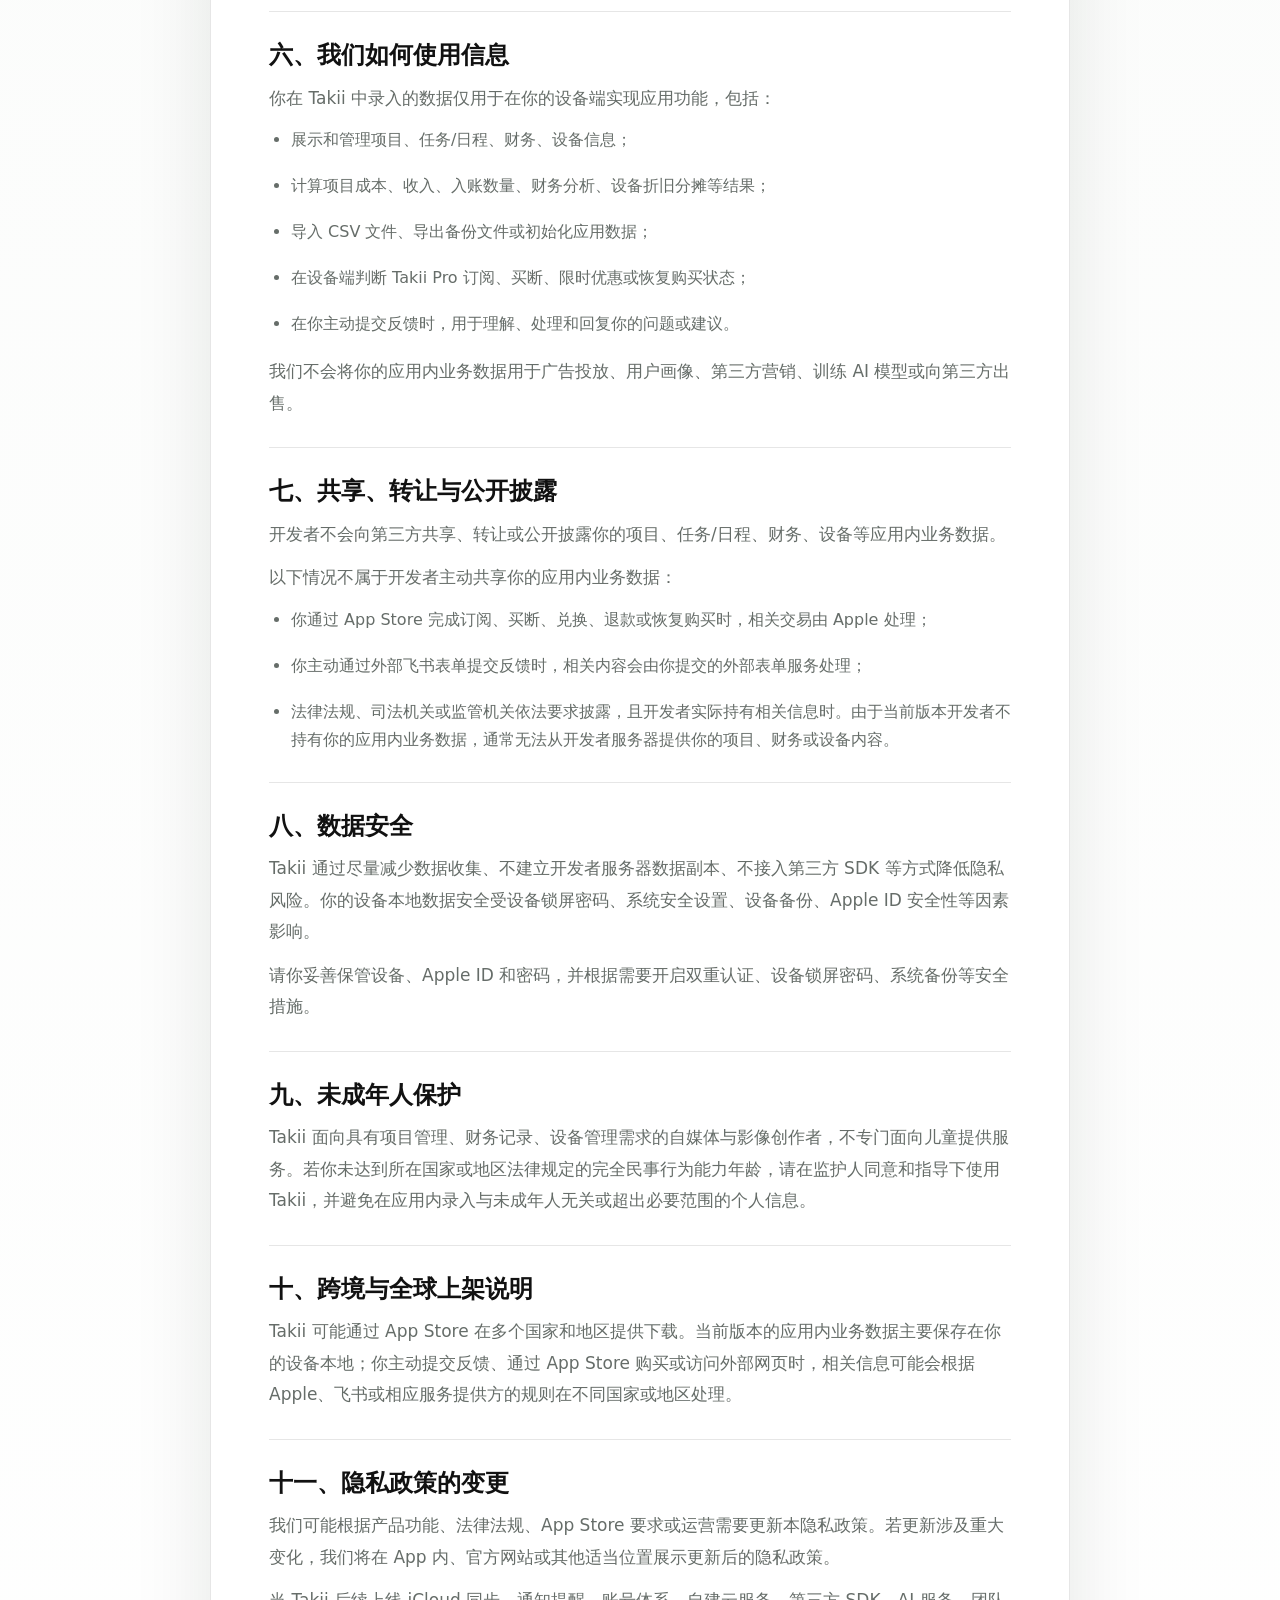
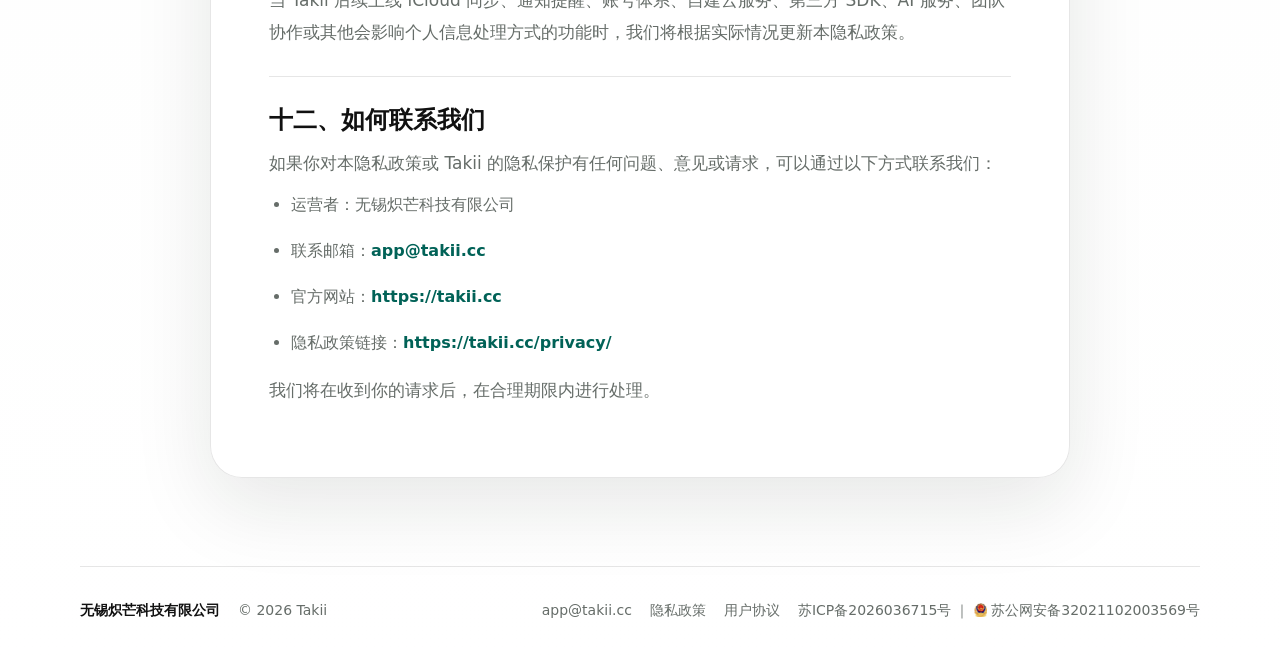
==== commit 4cdedbce: "Add files via upload" ====
--- a/privacy/index.html
+++ b/privacy/index.html
@@ -19,7 +19,7 @@
       </a>
       <nav class="nav-links" aria-label="页面导航">
         <a href="../">Takii</a>
-        <a href="../#help">帮助文档</a>
+        <a href="../templates/">模板下载</a>
         <a class="is-active" href="../privacy/">隐私政策</a>
         <a href="../terms/">用户协议</a>
       </nav>
@@ -103,7 +103,7 @@
         <a href="mailto:app@takii.cc">app@takii.cc</a>
         <a href="../privacy/">隐私政策</a>
         <a href="../terms/">用户协议</a>
-        <a href="https://beian.miit.gov.cn/#/Integrated/index" target="_blank" rel="noopener noreferrer">苏ICP备2026036715号</a>
+        <span class="record-links"><a href="https://beian.miit.gov.cn/#/Integrated/index" target="_blank" rel="noopener noreferrer">苏ICP备2026036715号</a><span class="footer-separator" aria-hidden="true">｜</span><a class="police-record" href="https://beian.mps.gov.cn/#/query/webSearch?code=32021102003569" rel="noreferrer" target="_blank"><img src="../assets/备案图标.png" alt="" aria-hidden="true">苏公网安备32021102003569号</a></span>
       </nav>
     </footer>
   </body>
--- a/styles.css
+++ b/styles.css
@@ -229,42 +229,32 @@
   transform: translate(-50%, 0);
 }
 
-.apple-mark {
-  position: relative;
-  display: inline-block;
-  width: 15px;
-  height: 18px;
-  background: #ffffff;
-  border-radius: 48% 48% 42% 42%;
-}
-
-.apple-mark::before {
-  position: absolute;
-  top: -7px;
-  left: 8px;
-  width: 8px;
-  height: 8px;
-  background: #ffffff;
-  border-radius: 8px 0 8px 0;
-  content: "";
-  transform: rotate(-28deg);
-}
-
-.apple-mark::after {
-  position: absolute;
-  top: 5px;
-  right: -4px;
-  width: 6px;
-  height: 8px;
-  background: #111111;
-  border-radius: 50%;
-  content: "";
+.app-store-icon {
+  width: 22px;
+  height: 22px;
+  flex: none;
+}
+
+.app-store-icon rect,
+.app-store-icon path {
+  fill: none;
+  stroke: currentColor;
+  stroke-linecap: round;
+  stroke-linejoin: round;
+}
+
+.app-store-icon rect {
+  stroke-width: 1.8px;
+}
+
+.app-store-icon path {
+  stroke-width: 1.9px;
 }
 
 .preview-section,
 .features-section,
 .pricing-section,
-.help-section {
+.template-section {
   padding: 96px 0;
   border-top: 1px solid var(--line);
 }
@@ -529,7 +519,9 @@
 .feature-card,
 .price-card,
 .pro-benefits,
-.help-section {
+.template-section,
+.template-preview-card,
+.download-card {
   background: rgba(255, 255, 255, 0.82);
   border: 1px solid var(--line);
   border-radius: var(--radius);
@@ -562,7 +554,10 @@
 }
 
 .feature-card p,
-.price-card p {
+.price-card p,
+.template-preview-card p,
+.download-card p,
+.templates-intro {
   margin-bottom: 0;
   color: var(--muted);
 }
@@ -633,18 +628,119 @@
   content: "";
 }
 
-.help-section {
+.template-section {
   margin-bottom: 90px;
   padding: 66px 30px;
-}
-
-.help-section .section-copy {
+  text-align: center;
+}
+
+.template-section .section-copy {
   margin-bottom: 0;
 }
 
-.help-section a,
 .site-footer a:hover {
   color: var(--brand);
+}
+
+.template-preview-grid {
+  display: grid;
+  grid-template-columns: repeat(3, minmax(0, 1fr));
+  gap: 18px;
+  margin-top: 34px;
+}
+
+.template-preview-card {
+  min-height: 210px;
+  padding: 26px;
+  text-align: left;
+}
+
+.template-preview-card span,
+.download-type {
+  display: inline-flex;
+  align-items: center;
+  justify-content: center;
+  min-height: 28px;
+  margin-bottom: 28px;
+  padding: 0 10px;
+  background: var(--brand-soft);
+  color: var(--brand);
+  border-radius: 999px;
+  font-size: 12px;
+  font-weight: 820;
+}
+
+.template-preview-card h3,
+.download-card h2 {
+  margin-bottom: 10px;
+  font-size: 22px;
+  line-height: 1.2;
+}
+
+.secondary-button,
+.download-link {
+  display: inline-flex;
+  align-items: center;
+  justify-content: center;
+  min-height: 46px;
+  border-radius: 999px;
+  font-weight: 780;
+}
+
+.secondary-button {
+  margin-top: 34px;
+  padding: 0 22px;
+  background: #111111;
+  color: #ffffff;
+  box-shadow: 0 16px 30px rgba(17, 17, 17, 0.16);
+}
+
+.templates-main {
+  padding: 84px 0 96px;
+}
+
+.templates-hero {
+  max-width: 820px;
+  margin: 0 auto 52px;
+  text-align: center;
+}
+
+.templates-hero h1 {
+  margin-bottom: 20px;
+  font-size: clamp(46px, 7vw, 78px);
+  font-weight: 860;
+  line-height: 1.05;
+}
+
+.templates-intro {
+  font-size: 18px;
+  line-height: 1.78;
+}
+
+.download-list {
+  display: grid;
+  gap: 18px;
+}
+
+.download-card {
+  display: flex;
+  align-items: center;
+  justify-content: space-between;
+  gap: 28px;
+  padding: 28px;
+}
+
+.download-card > div {
+  max-width: 720px;
+}
+
+.download-link {
+  flex: none;
+  min-width: 132px;
+  padding: 0 18px;
+  background: var(--brand);
+  color: #ffffff;
+  font-size: 14px;
 }
 
 .legal-main {
@@ -795,6 +891,28 @@
   color: var(--muted);
 }
 
+.footer-separator {
+  color: var(--muted);
+}
+
+.record-links {
+  display: inline-flex;
+  align-items: center;
+  gap: 4px;
+}
+
+.police-record {
+  display: inline-flex;
+  align-items: center;
+  gap: 4px;
+}
+
+.police-record img {
+  width: 14px;
+  height: 14px;
+  object-fit: contain;
+}
+
 .has-js .reveal {
   opacity: 0;
   transform: translateY(24px);
@@ -868,6 +986,7 @@
 
   .feature-grid,
   .pricing-grid,
+  .template-preview-grid,
   .pro-benefits ul {
     grid-template-columns: 1fr 1fr;
   }
@@ -915,7 +1034,7 @@
   .preview-section,
   .features-section,
   .pricing-section,
-  .help-section {
+  .template-section {
     padding: 70px 0;
   }
 
@@ -948,6 +1067,7 @@
 
   .feature-grid,
   .pricing-grid,
+  .template-preview-grid,
   .pro-benefits ul {
     grid-template-columns: 1fr;
   }
@@ -964,9 +1084,31 @@
     font-size: 42px;
   }
 
-  .help-section {
+  .template-section {
     margin-bottom: 64px;
     padding: 42px 22px;
+  }
+
+  .templates-main {
+    padding: 54px 0 72px;
+  }
+
+  .templates-hero {
+    text-align: left;
+  }
+
+  .templates-hero h1 {
+    font-size: 42px;
+  }
+
+  .download-card {
+    align-items: flex-start;
+    flex-direction: column;
+    padding: 24px;
+  }
+
+  .download-link {
+    width: 100%;
   }
 
   .legal-main {
